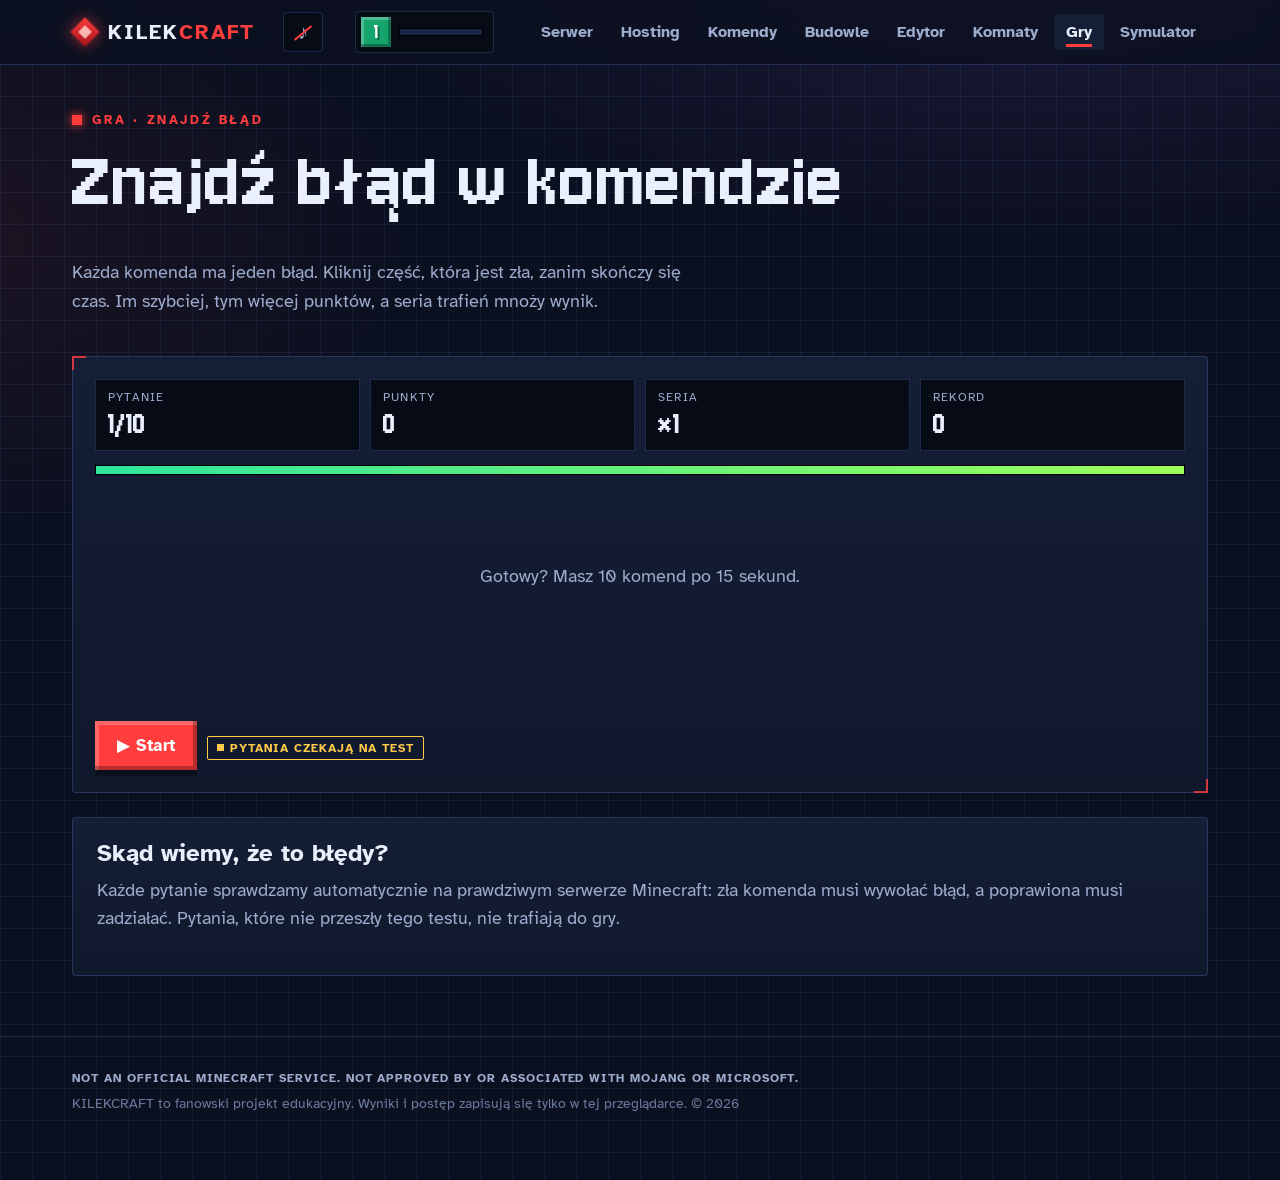
==== bledy.html @ 495c74d4 "Dodaj gry, 4 wielkie budowle, dźwięki i wygląd serwera - Wyścig parkour 3D w przeglądarce: fizyka, l" ====
<!DOCTYPE html>
<html lang="pl">
<head>
<meta charset="utf-8">
<meta name="viewport" content="width=device-width, initial-scale=1">
<title>Znajdź błąd — gra o komendach — KILEKCRAFT</title>
<meta name="description" content="Szybka gra: znajdź błąd w komendzie Minecraft, zanim skończy się czas. Pytania sprawdzone na prawdziwym serwerze.">
<link rel="icon" href="data:,">
<meta name="theme-color" content="#0b1020">
<link rel="preload" href="assets/fonts/jersey-10-latin-400-normal.woff2" as="font" type="font/woff2" crossorigin>
<link rel="stylesheet" href="assets/css/style.css">
</head>
<body>
<a class="skip" href="#main">Przejdź do treści</a>
<header class="top">
  <div class="wrap">
    <a class="logo" href="index.html" aria-label="KILEKCRAFT — strona główna"><span class="cube"></span><span>KILEK<b>CRAFT</b></span></a>
    <button class="menu-btn" aria-expanded="false" aria-controls="nav">Menu</button>
    <nav class="nav" id="nav" aria-label="Główne">
      <a href="serwer.html">Serwer</a>
      <a href="hosting.html">Hosting</a>
      <a href="komendy.html">Komendy</a>
      <a href="budowle.html">Budowle</a>
      <a href="edytor.html">Edytor</a>
      <a href="komnaty.html">Komnaty</a>
      <a href="gry.html" aria-current="page">Gry</a>
      <a href="symulator.html">Symulator</a>
    </nav>
  </div>
</header>

<main id="main" class="wrap">
  <div class="page-head">
    <div class="eyebrow">Gra · Znajdź błąd</div>
    <h1 data-anim="drop">Znajdź błąd w komendzie</h1>
    <p class="lead">Każda komenda ma jeden błąd. Kliknij część, która jest zła, zanim skończy się czas. Im szybciej, tym więcej punktów, a seria trafień mnoży wynik.</p>
  </div>

  <div class="bq panel corner" id="game">
    <div class="bq-top">
      <div class="bq-stat"><span>Pytanie</span><b id="qNum">1/10</b></div>
      <div class="bq-stat"><span>Punkty</span><b id="score">0</b></div>
      <div class="bq-stat"><span>Seria</span><b id="streak">×1</b></div>
      <div class="bq-stat"><span>Rekord</span><b id="best">0</b></div>
    </div>
    <div class="bq-time" aria-hidden="true"><i id="timeBar"></i></div>
    <div class="bq-stage" id="stage">
      <p class="bq-hint" id="hint">Gotowy? Masz 10 komend po 15 sekund.</p>
      <div class="bq-cmd" id="cmd" role="group" aria-label="Części komendy"></div>
      <div class="bq-res" id="res" aria-live="polite"></div>
    </div>
    <div class="bq-btns">
      <button type="button" class="btn" id="start">▶ Start</button>
      <button type="button" class="btn ghost" id="next" hidden>Dalej →</button>
      <span id="vStatus"></span>
    </div>
  </div>

  <section class="panel pad" style="margin-top:24px">
    <h2 class="section-heading">Skąd wiemy, że to błędy?</h2>
    <p class="muted">Każde pytanie sprawdzamy automatycznie na prawdziwym serwerze Minecraft: zła komenda musi wywołać błąd, a poprawiona musi zadziałać. Pytania, które nie przeszły tego testu, nie trafiają do gry.</p>
  </section>
</main>

<footer>
  <div class="wrap">
    <div class="disc">NOT AN OFFICIAL MINECRAFT SERVICE. NOT APPROVED BY OR ASSOCIATED WITH MOJANG OR MICROSOFT.</div>
    <p>KILEKCRAFT to fanowski projekt edukacyjny. Wyniki i postęp zapisują się tylko w tej przeglądarce. © <span data-year></span></p>
  </div>
</footer>
<script type="module" src="assets/js/bledy.js"></script>
</body>
</html>
---- assets/css/style.css ----
/* =========================================================
   KILEKCRAFT — styl A „Redstone Blueprint”
   Tokeny opisane w docs/STYL.md
   ========================================================= */

@font-face{font-family:"Jersey";src:url(../fonts/jersey-10-latin-400-normal.woff2) format("woff2");font-weight:400;font-display:swap;unicode-range:U+0000-00FF,U+0131,U+0152-0153,U+02BB-02BC,U+02C6,U+02DA,U+02DC,U+0304,U+0308,U+0329,U+2000-206F,U+20AC,U+2122,U+2191,U+2193,U+2212,U+2215,U+FEFF,U+FFFD}
@font-face{font-family:"Jersey";src:url(../fonts/jersey-10-latin-ext-400-normal.woff2) format("woff2");font-weight:400;font-display:swap;unicode-range:U+0100-02BA,U+02BD-02C5,U+02C7-02CC,U+02CE-02D7,U+02DD-02FF,U+1E00-1E9F,U+20A0-20AB,U+20AD-20C0,U+2C60-2C7F,U+A720-A7FF}
@font-face{font-family:"Jersey";src:url(../fonts/jersey-10-latin-400-normal.woff2) format("woff2");font-weight:700;font-display:swap;unicode-range:U+0000-00FF,U+0131,U+0152-0153,U+02BB-02BC,U+02C6,U+02DA,U+02DC,U+0304,U+0308,U+0329,U+2000-206F,U+20AC,U+2122,U+2191,U+2193,U+2212,U+2215,U+FEFF,U+FFFD}
@font-face{font-family:"Jersey";src:url(../fonts/jersey-10-latin-ext-400-normal.woff2) format("woff2");font-weight:700;font-display:swap;unicode-range:U+0100-02BA,U+02BD-02C5,U+02C7-02CC,U+02CE-02D7,U+02DD-02FF,U+1E00-1E9F,U+20A0-20AB,U+20AD-20C0,U+2C60-2C7F,U+A720-A7FF}
@font-face{font-family:"Atkinson";src:url(../fonts/atkinson-hyperlegible-latin-400-normal.woff2) format("woff2");font-weight:400;font-display:swap;unicode-range:U+0000-00FF,U+0131,U+0152-0153,U+02BB-02BC,U+02C6,U+02DA,U+02DC,U+0304,U+0308,U+0329,U+2000-206F,U+20AC,U+2122,U+2191,U+2193,U+2212,U+2215,U+FEFF,U+FFFD}
@font-face{font-family:"Atkinson";src:url(../fonts/atkinson-hyperlegible-latin-ext-400-normal.woff2) format("woff2");font-weight:400;font-display:swap;unicode-range:U+0100-02BA,U+02BD-02C5,U+02C7-02CC,U+02CE-02D7,U+02DD-02FF,U+1E00-1E9F,U+20A0-20AB,U+20AD-20C0,U+2C60-2C7F,U+A720-A7FF}
@font-face{font-family:"Atkinson";src:url(../fonts/atkinson-hyperlegible-latin-700-normal.woff2) format("woff2");font-weight:700;font-display:swap;unicode-range:U+0000-00FF,U+0131,U+0152-0153,U+02BB-02BC,U+02C6,U+02DA,U+02DC,U+0304,U+0308,U+0329,U+2000-206F,U+20AC,U+2122,U+2191,U+2193,U+2212,U+2215,U+FEFF,U+FFFD}
@font-face{font-family:"Atkinson";src:url(../fonts/atkinson-hyperlegible-latin-ext-700-normal.woff2) format("woff2");font-weight:700;font-display:swap;unicode-range:U+0100-02BA,U+02BD-02C5,U+02C7-02CC,U+02CE-02D7,U+02DD-02FF,U+1E00-1E9F,U+20A0-20AB,U+20AD-20C0,U+2C60-2C7F,U+A720-A7FF}

:root{
  --bg:#0b1020; --bg-2:#10182c; --panel:#141e35; --panel-2:#1a2642;
  --line:rgba(110,150,255,.09); --line-strong:rgba(110,150,255,.22);
  --text:#eaf0fb; --muted:#9daccc; --dim:#6b7a9c;
  --redstone:#ff3d3d; --redstone-deep:#a3121a; --emerald:#2ee59d; --gold:#ffc94a;
  --portal:#a06bff; --sky:#5cc8ff;
  --radius:4px; --px:4px;
  --font-px:"Jersey",ui-monospace,monospace;
  --font:"Atkinson",system-ui,-apple-system,"Segoe UI",sans-serif;
  --mono:ui-monospace,"Cascadia Code","Consolas",monospace;
  --ease:cubic-bezier(.2,.9,.25,1.15);
  --max:1180px;
}
*{box-sizing:border-box}
html{scroll-behavior:smooth;-webkit-text-size-adjust:100%}
@media (prefers-reduced-motion:reduce){html{scroll-behavior:auto}}
body{
  margin:0;background:var(--bg);color:var(--text);font:18px/1.6 var(--font);
  background-image:
    linear-gradient(var(--line) 1px,transparent 1px),
    linear-gradient(90deg,var(--line) 1px,transparent 1px),
    radial-gradient(1200px 600px at 80% -10%,rgba(160,107,255,.14),transparent 60%),
    radial-gradient(900px 500px at -10% 20%,rgba(255,61,61,.08),transparent 60%);
  background-size:32px 32px,32px 32px,auto,auto;
  min-height:100vh;overflow-x:hidden;
}
@view-transition{navigation:auto}
::view-transition-old(root){animation:.25s ease both vt-out}
::view-transition-new(root){animation:.35s ease both vt-in}
@keyframes vt-out{to{opacity:0;transform:translateY(-8px)}}
@keyframes vt-in{from{opacity:0;transform:translateY(10px)}}

a{color:var(--sky)}
:focus-visible{outline:3px solid var(--gold);outline-offset:3px}
img,canvas,svg{display:block;max-width:100%}
.wrap{max-width:var(--max);margin:0 auto;padding:0 22px}
.sr{position:absolute;width:1px;height:1px;overflow:hidden;clip:rect(0 0 0 0)}
.skip{position:absolute;left:-999px;top:8px;background:var(--gold);color:#000;padding:8px 12px;z-index:100}
.skip:focus{left:8px}

/* ---------- nagłówek ---------- */
.top{position:sticky;top:0;z-index:50;background:rgba(11,16,32,.82);backdrop-filter:blur(10px);border-bottom:1px solid var(--line-strong)}
.top .wrap{display:flex;align-items:center;gap:20px;height:64px}
.logo{display:flex;align-items:center;gap:10px;text-decoration:none;color:var(--text);font:700 21px var(--font);letter-spacing:.1em}

.logo .cube{width:26px;height:26px;position:relative;transform:rotate(45deg) scale(.8);transition:transform .5s var(--ease)}
.logo:hover .cube{transform:rotate(225deg) scale(.9)}
.logo .cube::before{content:"";position:absolute;inset:0;background:linear-gradient(135deg,var(--redstone),var(--redstone-deep));box-shadow:0 0 18px rgba(255,61,61,.6);image-rendering:pixelated}
.logo .cube::after{content:"";position:absolute;inset:7px;background:#ffd2c8;opacity:.85}
.logo b{color:var(--redstone)}
.nav{display:flex;gap:4px;margin-left:auto}
.nav a{color:var(--muted);text-decoration:none;font:700 16px var(--font);padding:8px 12px;border-radius:var(--radius);position:relative}
.nav a:hover,.nav a[aria-current=page]{color:var(--text);background:var(--panel)}
.nav a[aria-current=page]::after{content:"";position:absolute;left:12px;right:12px;bottom:3px;height:3px;background:var(--redstone)}
.menu-btn{display:none;margin-left:auto;background:var(--panel);border:1px solid var(--line-strong);color:var(--text);font:700 15px var(--font);padding:8px 12px;border-radius:var(--radius)}
@media (max-width:760px){
  .menu-btn{display:block}
  .nav{display:none;position:absolute;top:64px;left:0;right:0;flex-direction:column;background:var(--bg-2);padding:10px 16px;border-bottom:1px solid var(--line-strong)}
  .nav.open{display:flex}
  .nav a{padding:12px}
}

/* ---------- typografia ---------- */
h1,h2,h3{font-family:var(--font-px);font-weight:400;font-synthesis:none;line-height:.95;letter-spacing:.01em;margin:0 0 .45em}
h1{font-size:clamp(52px,9vw,112px)}
h2{font-size:clamp(42px,5.6vw,72px)}
h3,.section-heading{font-size:24px;font-family:var(--font);font-weight:700;letter-spacing:0}
p{margin:0 0 1em}
.lead{font-size:clamp(18px,2vw,22px);color:var(--muted);max-width:640px}
.eyebrow{font:700 13px var(--font);letter-spacing:.2em;text-transform:uppercase;color:var(--redstone);display:inline-flex;align-items:center;gap:10px;margin-bottom:14px}
.eyebrow::before{content:"";width:10px;height:10px;background:currentColor;box-shadow:0 0 10px currentColor}
.muted{color:var(--muted)}
code,.code{font-family:var(--mono)}

/* animowane litery (split) */
.split .ch{display:inline-block;will-change:transform,opacity}
.split .w{display:inline-block;white-space:nowrap}
.js .split[data-anim]:not(.in) .ch{opacity:0;transform:translateY(.6em) rotate(8deg) scale(.6)}
.split.in .ch{transition:transform .7s var(--ease),opacity .5s ease;transition-delay:calc(var(--i)*28ms)}
.js .split[data-anim=slide]:not(.in) .ch{transform:translateX(-1.2em);opacity:0}
.js .split[data-anim=drop]:not(.in) .ch{transform:translateY(-1.4em) scale(1.4);opacity:0}

/* ---------- przyciski ---------- */
.btn{
  --c:var(--redstone);
  display:inline-flex;align-items:center;gap:10px;font:700 17px var(--font);letter-spacing:.02em;text-decoration:none;
  color:#fff;background:var(--c);border:0;padding:14px 22px;cursor:pointer;position:relative;
  box-shadow:inset -4px -4px 0 rgba(0,0,0,.28),inset 4px 4px 0 rgba(255,255,255,.22),0 6px 0 rgba(0,0,0,.35);
  transition:transform .15s,box-shadow .15s,filter .2s;
}
.btn:hover{filter:brightness(1.1);transform:translateY(-2px)}
.btn:active{transform:translateY(3px);box-shadow:inset -4px -4px 0 rgba(0,0,0,.28),inset 4px 4px 0 rgba(255,255,255,.22),0 2px 0 rgba(0,0,0,.35)}
.btn.ghost{--c:var(--panel-2);color:var(--text)}
.btn.em{--c:#14a46c}
.btn.sm{font-size:15px;padding:9px 14px}

/* ---------- karty / panele ---------- */
.panel{background:linear-gradient(180deg,var(--panel),var(--bg-2));border:1px solid var(--line-strong);border-radius:var(--radius);position:relative}
.panel.pad{padding:24px}
.corner::before,.corner::after{content:"";position:absolute;width:12px;height:12px;border:2px solid var(--redstone);opacity:.8}
.corner::before{top:-1px;left:-1px;border-right:0;border-bottom:0}
.corner::after{bottom:-1px;right:-1px;border-left:0;border-top:0}

.badge{display:inline-flex;align-items:center;gap:6px;font:700 12px var(--font);letter-spacing:.08em;text-transform:uppercase;padding:4px 9px;border:1px solid currentColor;border-radius:2px;white-space:nowrap}
.badge.ok{color:var(--emerald)} .badge.wait{color:var(--gold)} .badge.warn{color:var(--redstone)} .badge.info{color:var(--sky)}
.badge::before{content:"";width:7px;height:7px;background:currentColor}

/* ---------- HERO ---------- */
.hero{position:relative;padding:48px 0 30px;min-height:calc(100vh - 64px);display:flex;align-items:center}
.hero .wrap{display:grid;grid-template-columns:1.15fr .85fr;gap:30px;align-items:center;width:100%}
.hero-title{width:100%;aspect-ratio:16/4.2;position:relative}
.hero-title canvas{width:100%;height:100%}
.hero-title .fallback{position:absolute;inset:0;display:flex;align-items:center;font:700 clamp(44px,8vw,96px) var(--font-px);color:var(--redstone)}
.hero-title.ready .fallback{visibility:hidden}
.hero .lead{margin-top:10px}
.hero-cta{display:flex;flex-wrap:wrap;gap:14px;margin-top:26px}
.hero-3d{aspect-ratio:1;position:relative;border-radius:var(--radius)}
.hero-3d canvas{width:100%!important;height:100%!important}
.hero-3d .poster{position:absolute;inset:0;display:grid;place-items:center;color:var(--dim);font:700 15px var(--font);padding:20px;text-align:center}
.hero-3d .tag{position:absolute;left:14px;bottom:14px;z-index:2}
.hero-3d .glow{position:absolute;inset:12%;background:radial-gradient(closest-side,rgba(160,107,255,.35),transparent);filter:blur(30px);z-index:-1}
@media (max-width:900px){
  .hero{min-height:0;padding-top:28px}
  .hero .wrap{grid-template-columns:1fr}
  .hero-3d{max-width:460px;width:100%;margin:0 auto}
}

/* tablica split-flap */
.flap{display:flex;flex-wrap:wrap;gap:3px;margin-top:26px;perspective:400px;min-height:44px}
.flap .c{width:26px;height:40px;background:#070b16;border:1px solid #232f4d;border-radius:2px;display:grid;place-items:center;font:400 30px var(--font-px);color:var(--gold);position:relative;overflow:hidden}
.flap .c::after{content:"";position:absolute;left:0;right:0;top:50%;height:1px;background:rgba(0,0,0,.7)}
.flap .c.sp{background:transparent;border-color:transparent;width:12px}
.flap .c.flip{animation:flip .09s linear}
@keyframes flip{0%{transform:rotateX(0)}50%{transform:rotateX(-90deg)}100%{transform:rotateX(0)}}
@media (max-width:600px){.flap{display:grid;grid-template-columns:repeat(var(--n,22),1fr);gap:2px}.flap .c,.flap .c.sp{width:auto;height:30px;font-size:20px}.flap .c.sp{background:transparent;border-color:transparent}}
@media (max-width:600px){.v-info b{font-size:16px}.v-info{font-size:13px}}

/* przesuwający się pas liter */
.marquee{border-block:1px solid var(--line-strong);overflow:hidden;padding:18px 0;background:rgba(7,11,22,.5)}
.marquee .row{display:flex;gap:48px;white-space:nowrap;font:400 clamp(56px,9vw,124px)/1 var(--font-px);will-change:transform}
.marquee .row span{color:transparent;-webkit-text-stroke:1.5px rgba(234,240,251,.35)}
.marquee .row span.hot{-webkit-text-stroke:0;color:var(--redstone);text-shadow:0 0 30px rgba(255,61,61,.45)}
.marquee .row.r2 span{-webkit-text-stroke-color:rgba(160,107,255,.45)}
.marquee .row.r2 span.hot{color:var(--portal);text-shadow:0 0 30px rgba(160,107,255,.5)}

/* sekcje */
section.block{padding:90px 0}
.grid-4{display:grid;grid-template-columns:repeat(4,1fr);gap:18px}
@media (max-width:1000px){.grid-4{grid-template-columns:repeat(2,1fr)}}
@media (max-width:560px){.grid-4{grid-template-columns:1fr}}
.tool-card{display:flex;flex-direction:column;gap:12px;padding:24px;text-decoration:none;color:var(--text);min-height:300px;transition:transform .35s var(--ease),border-color .3s;overflow:hidden}
.tool-card:hover{transform:translateY(-6px) rotate(-.4deg);border-color:var(--redstone)}
.tool-card .num{font:700 13px var(--font);letter-spacing:.14em;color:var(--dim)}
.tool-card h3{font-size:26px;margin:0;line-height:1.15}
.tool-card p{color:var(--muted);margin:0;font-size:16px}
.tool-card .go{margin-top:auto;font:700 16px var(--font);color:var(--redstone);display:flex;align-items:center;gap:8px}
.tool-card .go i{transition:transform .3s var(--ease);font-style:normal}
.tool-card:hover .go i{transform:translateX(8px)}
.tool-card .ico{height:84px;display:flex;align-items:flex-end;gap:4px}
.pix{width:14px;background:var(--c,#fff);box-shadow:inset -3px -3px 0 rgba(0,0,0,.3),inset 3px 3px 0 rgba(255,255,255,.2);transform-origin:bottom;animation:grow 2.4s var(--ease) infinite alternate;animation-delay:calc(var(--i)*.12s)}
@keyframes grow{from{transform:scaleY(.35)}to{transform:scaleY(1)}}

.why{display:grid;grid-template-columns:repeat(3,1fr);gap:18px;margin-top:30px}
.why .panel{padding:22px}
.why b{font:700 20px var(--font);display:block;margin-bottom:6px}
@media (max-width:800px){.why{grid-template-columns:1fr}}

/* stopka */
footer{border-top:1px solid var(--line-strong);padding:34px 0 50px;color:var(--dim);font-size:14px;margin-top:60px}
footer .disc{font:700 12px var(--font);letter-spacing:.08em;color:var(--muted);margin-bottom:8px}

/* ---------- strona narzędzia ---------- */
.page-head{padding:60px 0 30px}
.page-head .lead{margin-top:6px}

/* formularze / wybory */
.field{margin-bottom:18px}
.field>label,.field>.lbl{display:block;font:700 16px var(--font);margin-bottom:8px;color:var(--text)}
.chips{display:flex;flex-wrap:wrap;gap:8px}
.chip{position:relative}
.chip input{position:absolute;opacity:0;pointer-events:none}
.chip span{display:inline-flex;align-items:center;gap:8px;padding:10px 14px;background:var(--bg-2);border:1px solid var(--line-strong);border-radius:var(--radius);cursor:pointer;font-size:16px;transition:all .2s}
.chip span:hover{border-color:var(--muted)}
.chip input:checked+span{background:rgba(255,61,61,.12);border-color:var(--redstone);color:#fff;box-shadow:inset 0 0 0 1px var(--redstone)}
.chip input:focus-visible+span{outline:3px solid var(--gold);outline-offset:2px}
input[type=text],input[type=number],select,textarea{
  width:100%;background:#070b16;color:var(--text);border:1px solid var(--line-strong);border-radius:var(--radius);padding:11px 12px;font:16px var(--font)
}
input[type=range]{width:100%;accent-color:var(--redstone)}
.row2{display:grid;grid-template-columns:1fr 1fr;gap:14px}
.row3{display:grid;grid-template-columns:1fr 1fr 1fr;gap:12px}
@media (max-width:560px){.row2,.row3{grid-template-columns:1fr}}

/* konsola */
.console{background:#05080f;border:1px solid #26324f;border-radius:var(--radius);font:16px/1.5 var(--mono);color:#d9e2f5;padding:16px 16px 16px 18px;position:relative;overflow-x:auto;white-space:pre-wrap;word-break:break-all}
.console .pr{color:var(--emerald)}
.console .caret{display:inline-block;width:9px;height:1.1em;background:var(--emerald);vertical-align:-3px;animation:blink 1s steps(1) infinite}
@keyframes blink{50%{opacity:0}}
.copy-row{display:flex;flex-wrap:wrap;gap:10px;margin-top:12px;align-items:center}

/* hotbar — animacja kopiowania */
.hotbar{display:flex;gap:4px;padding:5px;background:rgba(0,0,0,.55);border:2px solid #39425a;width:max-content}
.hotbar .slot{width:38px;height:38px;border:2px solid #5a6582;background:rgba(255,255,255,.05);position:relative;display:grid;place-items:center;font:700 12px var(--font-px);color:#fff}
.hotbar .slot.sel{border-color:#fff;box-shadow:0 0 0 2px #000}
.hotbar .slot .it{width:20px;height:20px;background:var(--gold);box-shadow:inset -3px -3px 0 rgba(0,0,0,.3)}
.hotbar .slot.pop .it{animation:pop .5s var(--ease)}
@keyframes pop{0%{transform:translateY(-40px) scale(.4);opacity:0}100%{transform:none;opacity:1}}

/* XP kulki */
.xp{position:fixed;width:10px;height:10px;border-radius:50%;background:radial-gradient(circle at 35% 35%,#f4ff9a,#6fdc3a 55%,#2b7a12);pointer-events:none;z-index:200;box-shadow:0 0 10px #9cff5a}

/* toast */
.toast{position:fixed;left:50%;bottom:24px;transform:translateX(-50%) translateY(120px);background:var(--panel-2);border:1px solid var(--emerald);color:var(--text);padding:12px 18px;font:700 16px var(--font);z-index:300;transition:transform .4s var(--ease)}
.toast.show{transform:translateX(-50%) translateY(0)}

/* scroll reveal */
.js .reveal{opacity:0;transform:translateY(24px);transition:opacity .7s ease,transform .7s var(--ease)}
.reveal.in{opacity:1;transform:none}

.note{border-left:4px solid var(--gold);background:rgba(255,201,74,.07);padding:12px 16px;font-size:16px;color:var(--text)}
.note.red{border-color:var(--redstone);background:rgba(255,61,61,.07)}
.note.green{border-color:var(--emerald);background:rgba(46,229,157,.06)}

table.tbl{width:100%;border-collapse:collapse;font-size:15px}
.tbl th,.tbl td{text-align:left;padding:10px 12px;border-bottom:1px solid var(--line-strong);vertical-align:top}
.tbl th{font:700 13px var(--font);color:var(--muted);letter-spacing:.04em}
.tbl-wrap{overflow-x:auto}

@media (prefers-reduced-motion:reduce){
  *,*::before,*::after{animation-duration:.001ms!important;animation-iteration-count:1!important;transition-duration:.001ms!important}
  .js .split[data-anim]:not(.in) .ch,.js .reveal{opacity:1;transform:none}
}

/* =========== DORADCA HOSTINGU =========== */
.adv{display:grid;grid-template-columns:1.6fr 1fr;gap:20px;align-items:start}
@media (max-width:860px){.adv{grid-template-columns:1fr}}
.ram{position:sticky;top:84px}
.ram-big{font:400 88px/1 var(--font-px);color:var(--emerald);text-shadow:0 0 30px rgba(46,229,157,.35)}
.ram-big span{display:inline-block;min-width:1.1ch}
.ram-bar{display:grid;grid-template-columns:repeat(12,1fr);gap:4px;margin-top:14px}
.ram-bar i{aspect-ratio:1;background:#0a1020;border:1px solid #223050;transition:background .35s,transform .45s var(--ease),box-shadow .35s;transition-delay:calc(var(--i)*35ms)}
.ram-bar i.on{background:var(--emerald);border-color:#7dffc9;transform:translateY(-3px);box-shadow:inset -3px -3px 0 rgba(0,0,0,.25),0 0 12px rgba(46,229,157,.4)}
.results{display:grid;gap:16px}
.res{display:grid;grid-template-columns:90px 1fr;overflow:hidden;animation:resIn .6s var(--ease) both;animation-delay:calc(var(--d)*110ms)}
@keyframes resIn{from{opacity:0;transform:translateX(-30px)}}
.rank{font:400 88px var(--font-px);display:grid;place-items:center;background:linear-gradient(180deg,rgba(255,61,61,.18),transparent);color:var(--redstone);border-right:1px solid var(--line-strong)}
.res:nth-child(2) .rank{color:var(--gold);background:linear-gradient(180deg,rgba(255,201,74,.14),transparent)}
.res:nth-child(3) .rank{color:var(--muted);background:linear-gradient(180deg,rgba(157,172,204,.12),transparent)}
.res-body{padding:20px 22px}
.res-top{display:flex;flex-wrap:wrap;justify-content:space-between;gap:10px;align-items:center}
.res-top h3{margin:0}
.price{font:400 48px/1.1 var(--font-px);margin-top:6px}
.price .muted{font:400 16px var(--font)}
.calc{font-size:14px}
.fit{margin:10px 0 12px}
.pm{display:grid;grid-template-columns:1fr 1fr;gap:14px;font-size:15px}
.pm ul{margin:0;padding:0;list-style:none}
.pm li{padding-left:22px;position:relative;margin-bottom:5px}
.pm .plus li::before{content:"+";position:absolute;left:0;color:var(--emerald);font-weight:700}
.pm .minus li::before{content:"–";position:absolute;left:0;color:var(--redstone);font-weight:700}
.src{font-size:13px;color:var(--dim);margin-top:10px}
@media (max-width:620px){.res{grid-template-columns:1fr}.rank{font-size:40px;justify-content:start;padding:8px 20px;border-right:0;border-bottom:1px solid var(--line-strong)}.pm{grid-template-columns:1fr}}

/* =========== KREATOR KOMEND =========== */
.small{font-size:14px}
.ver-row{display:flex;flex-wrap:wrap;gap:12px;align-items:center;margin-bottom:18px}
.lbl-inline{font-weight:700}
.tabs{display:flex;flex-wrap:wrap;gap:8px;margin-bottom:18px}
.tab{display:inline-flex;align-items:center;gap:8px;background:var(--bg-2);border:1px solid var(--line-strong);color:var(--muted);font:700 16px var(--font);padding:10px 14px;cursor:pointer;border-radius:var(--radius);transition:all .2s}
.tab .ti{width:26px;height:26px;display:grid;place-items:center;background:#070b16;color:var(--gold);font-size:14px}
.tab:hover{color:var(--text)}
.tab[aria-selected=true],.tab[aria-pressed=true]{color:#fff;border-color:var(--redstone);background:rgba(255,61,61,.12);box-shadow:0 4px 0 var(--redstone-deep)}
.cmd-grid{display:grid;grid-template-columns:1fr 1.1fr;gap:20px;align-items:start}
@media (max-width:900px){.cmd-grid{grid-template-columns:1fr}}
.cmd-right{position:sticky;top:84px}
@media (max-width:900px){.cmd-right{position:static}}
.sw{width:14px;height:14px;display:inline-block;border:1px solid rgba(0,0,0,.5)}
.colors .chip span{padding:7px 10px;font-size:14px}
.console .hk{color:#ff7a7a;font-weight:700}.console .hs{color:#ffd166}.console .hi{color:#7fd8ff}.console .hn{color:#b9f18c}.console .hj{color:#e0b3ff}.console .hc{color:#6b7a9c}
.console>div{margin:2px 0}
.warn-inline{color:var(--gold)}
.screen{position:relative;aspect-ratio:16/9;border:3px solid #000;outline:1px solid var(--line-strong);overflow:hidden;margin-bottom:14px;background:#5a8dff}
.screen canvas{position:absolute;inset:0;width:100%;height:100%;image-rendering:pixelated}
.scr-layer{position:absolute;inset:0;font-family:var(--font-px);color:#fff}
.pv-hot{position:absolute;left:50%;bottom:6%;transform:translateX(-50%)}
.pv-hot .slot{width:clamp(26px,4.4vw,40px);height:clamp(26px,4.4vw,40px)}
.pv-hot .cnt{position:absolute;right:2px;bottom:0;font:400 18px var(--font-px);text-shadow:2px 2px 0 #3f3f3f}
.pv-tip{position:absolute;left:50%;bottom:calc(6% + 56px);transform:translateX(-50%);background:rgba(16,0,16,.92);border:2px solid #2b0f5e;padding:4px 10px;font-size:20px;white-space:nowrap;animation:pop .5s var(--ease)}
.pv-eff{position:absolute;right:4%;top:6%;display:flex;gap:10px;align-items:center;background:rgba(0,0,0,.55);border:2px solid #555;padding:8px 12px;animation:pop .5s var(--ease)}
.pv-eff i{width:26px;height:26px;box-shadow:inset -4px -4px 0 rgba(0,0,0,.3),inset 4px 4px 0 rgba(255,255,255,.25)}
.pv-eff b{display:block;font-size:20px;font-weight:400}.pv-eff span{font-size:17px;color:#ddd}
.bub{position:absolute;bottom:20%;left:var(--x);width:7px;height:7px;opacity:0;animation:bub 2.4s linear infinite;animation-delay:var(--d)}
@keyframes bub{0%{transform:translateY(0);opacity:0}15%{opacity:.9}100%{transform:translateY(-140px);opacity:0}}
.pv-title{position:absolute;inset:0;display:flex;flex-direction:column;align-items:center;justify-content:center;text-align:center;padding:0 6%;gap:6px}
.pv-title .t1{font-size:clamp(30px,5.6vw,62px);line-height:1.05;text-shadow:3px 3px 0 rgba(0,0,0,.45)}
.pv-title .t2{font-size:clamp(17px,2.4vw,26px);text-shadow:2px 2px 0 rgba(0,0,0,.45)}
.replay{position:absolute;right:10px;bottom:10px;font-size:13px!important;padding:6px 10px!important}
.pv-f3{position:absolute;left:3%;top:5%;font:16px var(--mono);background:rgba(0,0,0,.4);padding:4px 8px;line-height:1.4}
.pv-f3 span{font-size:12px;color:#ddd}
.pv-warp{position:absolute;inset:0;display:grid;place-items:center}
.pv-warp i{position:absolute;width:10px;height:10px;background:#c9a6ff;left:50%;top:55%;animation:warp 1.6s ease-in infinite}
.pv-warp i:nth-child(n){--a:calc(var(--n,1)*20deg)}
.pv-warp i:nth-child(1){--r:0deg}.pv-warp i:nth-child(2){--r:20deg;animation-delay:.08s}.pv-warp i:nth-child(3){--r:40deg;animation-delay:.16s}.pv-warp i:nth-child(4){--r:60deg;animation-delay:.24s}.pv-warp i:nth-child(5){--r:80deg;animation-delay:.32s}.pv-warp i:nth-child(6){--r:100deg;animation-delay:.4s}.pv-warp i:nth-child(7){--r:120deg;animation-delay:.48s}.pv-warp i:nth-child(8){--r:140deg;animation-delay:.56s}.pv-warp i:nth-child(9){--r:160deg;animation-delay:.64s}.pv-warp i:nth-child(10){--r:180deg;animation-delay:.72s}.pv-warp i:nth-child(11){--r:200deg;animation-delay:.8s}.pv-warp i:nth-child(12){--r:220deg;animation-delay:.88s}.pv-warp i:nth-child(13){--r:240deg;animation-delay:.96s}.pv-warp i:nth-child(14){--r:260deg;animation-delay:1.04s}.pv-warp i:nth-child(15){--r:280deg;animation-delay:1.12s}.pv-warp i:nth-child(16){--r:300deg;animation-delay:1.2s}.pv-warp i:nth-child(17){--r:320deg;animation-delay:1.28s}.pv-warp i:nth-child(18){--r:340deg;animation-delay:1.36s}
@keyframes warp{0%{transform:rotate(var(--r)) translateX(90px) scale(1);opacity:0}30%{opacity:1}100%{transform:rotate(var(--r)) translateX(0) scale(.2);opacity:0}}
.pv-rule{position:absolute;inset:0;background:rgba(5,8,15,.82);display:flex;flex-direction:column;align-items:center;justify-content:center;text-align:center;padding:0 8%;gap:6px}
.pv-rule .old{font:20px var(--mono);color:#ff8f8f;text-decoration:line-through;text-decoration-thickness:3px;animation:oldOut 2.8s ease infinite}
@keyframes oldOut{0%,15%{opacity:1;transform:none}45%,100%{opacity:.35;transform:translateY(-4px)}}
.pv-rule .arrow{font:700 14px var(--font);color:var(--gold)}
.pv-rule .new{font:700 clamp(20px,3.4vw,32px) var(--mono);color:var(--emerald);text-shadow:0 0 18px rgba(46,229,157,.45)}
.pv-rule p{font:15px var(--font);color:var(--muted);margin:6px 0 0}
.pv-wl{position:absolute;inset:8% 20%;background:rgba(5,8,15,.86);border:2px solid #333c55;padding:14px 18px;font-family:var(--font);overflow:auto}
.pv-wl b{font:400 26px var(--font-px);display:block;margin-bottom:8px}
.pv-wl div{padding:4px 0;animation:pop .45s var(--ease) both;animation-delay:calc(var(--i)*90ms)}
.pv-wl .ok{color:var(--emerald);margin-right:8px}
.pv-wl em{font-style:normal;background:var(--redstone);color:#fff;padding:0 6px;font-size:12px;margin-left:6px}
.pv-wl .lock{margin-top:10px;font-size:13px;color:#ff8f8f}
@media (max-width:560px){.pv-wl{inset:6% 6%}}

/* =========== BUDOWLE =========== */
.picker{display:grid;grid-template-columns:repeat(4,1fr);gap:12px;margin-bottom:18px}
@media (max-width:900px){.picker{grid-template-columns:repeat(2,1fr)}}
.pick{text-align:left;background:var(--bg-2);border:1px solid var(--line-strong);color:var(--text);padding:14px;cursor:pointer;border-radius:var(--radius);display:flex;flex-direction:column;gap:4px;transition:all .25s var(--ease);font-family:var(--font)}
.pick b{font-size:17px}
.pick .pn{font:700 13px var(--font);color:var(--dim);letter-spacing:.12em}
.pick .pd{font-size:13px;color:var(--muted);line-height:1.35}
.pick:hover{transform:translateY(-3px)}
.pick[aria-selected=true]{border-color:var(--portal);background:rgba(160,107,255,.12);box-shadow:0 5px 0 #5b33a8}
.pick[aria-selected=true] .pn{color:var(--portal)}
@media (max-width:560px){.pick .pd{display:none}}
.bld{display:grid;grid-template-columns:1.6fr 1fr;gap:18px;align-items:start}
@media (max-width:900px){.bld{grid-template-columns:1fr}}
.viewer{position:relative;aspect-ratio:4/3.4;overflow:hidden;background:radial-gradient(ellipse at 50% 30%,rgba(160,107,255,.16),transparent 70%),linear-gradient(180deg,#121a30,#0a0f1e)}
.viewer canvas{position:absolute;inset:0;width:100%!important;height:100%!important;touch-action:none}
.v-info{position:absolute;left:16px;top:14px;z-index:2;font-size:15px;pointer-events:none}
.v-info b{font:700 22px var(--font-px);display:block}
.v-poster{position:absolute;inset:0;display:grid;place-items:center;color:var(--dim);padding:30px;text-align:center}
.v-ctrl{position:absolute;left:14px;bottom:14px;z-index:2;display:flex;gap:8px;flex-wrap:wrap}
.side{position:sticky;top:84px}
@media (max-width:900px){.side{position:static}}
.layer-head{display:flex;align-items:center;justify-content:space-between;margin-bottom:10px}
.layer-num{text-align:center;line-height:1}
.layer-num b{display:block;font:400 64px/1 var(--font-px);color:var(--redstone);margin:4px 0}
.layer-num span{font-size:13px}
.map{display:block;margin:14px auto 0;width:100%;image-rendering:pixelated;border:1px solid var(--line-strong)}
.mat-tabs{display:flex;gap:6px;margin-bottom:10px}
.mat-tabs .tab{font-size:14px;padding:8px 10px}
.mats{list-style:none;margin:0;padding:0;max-height:320px;overflow:auto}
.mats li{border-bottom:1px solid var(--line)}
.mats label{display:grid;grid-template-columns:20px 18px 1fr auto auto;gap:10px;align-items:center;padding:8px 2px;cursor:pointer;font-size:15px}
.mats i{width:18px;height:18px;box-shadow:inset -3px -3px 0 rgba(0,0,0,.3),inset 3px 3px 0 rgba(255,255,255,.2)}
.mats input{accent-color:var(--emerald);width:18px;height:18px}
.mats .mc{font:400 24px var(--font-px)}
.mats .ms{font-size:12px;min-width:76px;text-align:right}
.mats li.done .mn{text-decoration:line-through;color:var(--dim)}
.clips-link{margin:18px 0 0}
.clips{margin-top:48px;scroll-margin-top:84px}
.clips-grid{display:grid;grid-template-columns:repeat(2,minmax(0,1fr));gap:18px}
.clip{display:grid;grid-template-columns:1.1fr 1fr;align-items:center;overflow:hidden}
.clip video{display:block;width:100%;height:auto;background:var(--bg)}
.clip-info{padding:18px}
.clip-info p,.clip-info details{font-size:16px}
.clip-info details{margin-top:16px}
.clip-info summary{cursor:pointer;color:var(--sky)}
.clip-info details p{margin:10px 0 0}
@media(max-width:1000px){.clip{grid-template-columns:1fr;align-content:start}}
@media(max-width:600px){.clips-grid{grid-template-columns:1fr}}
.note-soon{border-style:dashed}
.page-head{padding:40px 0 22px}
.page-head h1{font-size:clamp(48px,6.5vw,84px)}
.page-head .lead{font-size:18px}
.v-info b{font:700 20px var(--font)}


/* =========== SZORTY =========== */
.shorts-wrap{max-width:var(--max);margin:0 auto;padding:24px 22px 0;display:grid;grid-template-columns:1fr 440px 30px;gap:34px;align-items:start}
.shorts-side{position:sticky;top:96px}
.shorts-side h1{font-size:clamp(48px,5.4vw,72px)}
.recipe-meta{display:grid;gap:10px;margin:20px 0}
.recipe-meta div{display:flex;justify-content:space-between;align-items:center;gap:10px}
.prog-big{display:flex;align-items:baseline;gap:10px}
.prog-big b{font:400 84px/1 var(--font-px);color:var(--emerald)}
.shorts{height:calc(100vh - 104px);overflow-y:auto;scroll-snap-type:y mandatory;border-radius:18px;border:2px solid #26324f;background:#070b16;scrollbar-width:none;box-shadow:0 30px 80px rgba(0,0,0,.5),0 0 0 8px #0f1628}
.shorts::-webkit-scrollbar{display:none}
.short{scroll-snap-align:start;scroll-snap-stop:always;height:100%;padding:22px 24px 18px;display:flex;flex-direction:column;gap:12px;position:relative;overflow:hidden;
  background:radial-gradient(500px 300px at 80% 0%,rgba(160,107,255,.18),transparent 70%),radial-gradient(400px 300px at 0% 100%,rgba(255,61,61,.12),transparent 70%),linear-gradient(180deg,#111a31,#0a0f1e)}
.segs{display:flex;gap:4px}
.segs i{flex:1;height:4px;background:rgba(255,255,255,.15);border-radius:2px;overflow:hidden;position:relative}
.segs i.past{background:rgba(255,255,255,.85)}
.segs i.now::after{content:"";position:absolute;inset:0;background:#fff;transform-origin:left;transform:scaleX(0)}
.short.in .segs i.now::after{animation:seg 6s linear forwards}
@keyframes seg{to{transform:scaleX(1)}}
.s-num{position:absolute;right:16px;top:28px;font:400 110px/1 var(--font-px);color:rgba(255,255,255,.06)}
.s-vis{height:190px;display:grid;place-items:center;position:relative;margin-top:6px}
.s-title{font-size:42px;margin:0;line-height:.95}
.s-text{font-size:17px;color:#cfd8ec;margin:0}
.s-cmd{font-size:16px;padding:10px 14px}
.s-act{display:flex;flex-wrap:wrap;gap:8px;align-items:center;margin-top:auto}
.s-act .chip input:checked+span{background:rgba(46,229,157,.14);border-color:var(--emerald);box-shadow:inset 0 0 0 1px var(--emerald)}
.s-next{text-align:center;font-size:13px;color:var(--dim);animation:bob 1.6s ease-in-out infinite}
@keyframes bob{50%{transform:translateY(4px)}}
.s-final{background:rgba(46,229,157,.1);border:1px solid var(--emerald);padding:10px 14px;font-size:15px}
.s-final b{color:var(--emerald)}
.dots{position:sticky;top:50%;transform:translateY(-50%);display:flex;flex-direction:column;gap:10px;align-items:center}
.dots a{width:12px;height:12px;background:#1d2945;border:2px solid #34446b;display:block;transition:all .3s var(--ease)}
.dots a.done{background:var(--emerald);border-color:var(--emerald)}
.dots a.now{transform:scale(1.5);border-color:#fff}
/* animacje wizualizacji kroków — startują po wejściu (.in) */
.short .s-vis>*{opacity:0;transform:translateY(20px) scale(.92);transition:all .7s var(--ease) .15s}
.short.in .s-vis>*{opacity:1;transform:none}
.v-pcs{display:flex;align-items:center;gap:6px}
.pc{display:flex;flex-direction:column;align-items:center;gap:6px;font-size:13px;color:var(--muted)}
.pc .scrn{width:74px;height:52px;background:#0a1430;border:3px solid #3b4b74;display:grid;place-items:center;font:700 18px var(--font);color:var(--gold);box-shadow:0 8px 0 #2a3656}
.pc.srv .scrn{border-color:var(--emerald);color:var(--emerald);box-shadow:0 8px 0 #0f6b47,0 0 24px rgba(46,229,157,.3)}
.link{width:34px;height:4px;background:repeating-linear-gradient(90deg,var(--emerald) 0 6px,transparent 6px 10px);background-size:20px 4px;animation:flow .6s linear infinite}
@keyframes flow{to{background-position:20px 0}}
.v-cards{display:flex;gap:10px}
.hc{width:96px;height:120px;border:2px solid var(--line-strong);background:var(--panel);display:flex;flex-direction:column;justify-content:center;align-items:center;gap:6px;transform:rotate(var(--r));transition:transform .6s var(--ease)}
.hc b{font:700 20px var(--font)}.hc span{font-size:13px;color:var(--muted)}
.hc.a{--r:-8deg;border-color:var(--emerald)}.hc.a b{color:var(--emerald)}.hc.b{--r:0deg;border-color:var(--sky)}.hc.b b{color:var(--sky)}.hc.c{--r:8deg;border-color:var(--gold)}.hc.c b{color:var(--gold)}
.short.in .hc{animation:deal .8s var(--ease) both}.short.in .hc.b{animation-delay:.15s}.short.in .hc.c{animation-delay:.3s}
@keyframes deal{from{transform:translateY(60px) rotate(0) scale(.7);opacity:0}}
.v-lock{position:relative;width:110px;height:130px}
.v-lock .shackle{position:absolute;left:22px;top:0;width:66px;height:70px;border:12px solid #9aa6c2;border-bottom:0;border-radius:36px 36px 0 0;transition:transform .5s var(--ease)}
.short.in .v-lock .shackle{animation:lockit 1.6s var(--ease) both .3s}
@keyframes lockit{0%{transform:translateY(-22px)}60%{transform:translateY(-22px)}100%{transform:none}}
.v-lock .body{position:absolute;bottom:0;left:0;right:0;height:72px;background:var(--gold);box-shadow:inset -8px -8px 0 rgba(0,0,0,.2),inset 8px 8px 0 rgba(255,255,255,.25)}
.v-lock .body i{position:absolute;left:50%;top:22px;width:14px;height:24px;background:#5a3d00;transform:translateX(-50%)}
.v-puzzle{position:relative;width:260px;height:170px}
.v-puzzle .core{position:absolute;left:50%;top:50%;transform:translate(-50%,-50%);width:110px;height:110px;background:linear-gradient(135deg,#2b3a63,#1a2442);border:3px solid var(--sky);display:grid;place-items:center;font:700 20px var(--font);color:var(--sky);box-shadow:0 0 30px rgba(92,200,255,.25)}
.pz{position:absolute;font:700 12px var(--font);font-style:normal;background:var(--panel-2);border:2px solid var(--portal);padding:5px 8px;white-space:nowrap}
.pz.p1{left:0;top:6px}.pz.p2{right:0;top:50%}.pz.p3{left:10px;bottom:4px}
.short.in .pz{animation:snap 1.1s var(--ease) both}.short.in .pz.p2{animation-delay:.25s}.short.in .pz.p3{animation-delay:.5s}
@keyframes snap{from{transform:translate(var(--sx,-60px),-20px);opacity:0}}
.pz.p2{--sx:60px}
.v-gen{display:grid;grid-template-columns:repeat(12,16px);gap:2px}
.v-gen i{width:16px;height:16px;background:#3f8f2c;opacity:0;box-shadow:inset -3px -3px 0 rgba(0,0,0,.25)}
.v-gen i:nth-child(n+13){background:#7a5434}.v-gen i:nth-child(n+25){background:#7e8189}
.short.in .v-gen i{animation:popin .4s var(--ease) forwards}
.v-genlbl{position:absolute;bottom:4px;font-size:13px;color:var(--muted)}
@keyframes popin{from{opacity:0;transform:scale(.2)}to{opacity:1;transform:none}}
.v-crown{display:flex;flex-direction:column;align-items:center;gap:8px}
.v-crown .crown{width:110px;height:70px;background:var(--gold);clip-path:polygon(0 100%,0 20%,22% 55%,50% 0,78% 55%,100% 20%,100% 100%);filter:drop-shadow(0 0 16px rgba(255,201,74,.5))}
.short.in .v-crown .crown{animation:crown 1.2s var(--ease) both}
@keyframes crown{from{transform:translateY(-80px) rotate(-20deg);opacity:0}}
.v-crown b{font:400 44px var(--font-px);color:var(--gold)}
.v-wl{display:grid;gap:8px;font:700 18px var(--font);width:200px}
.v-wl div{padding:8px 14px;border:2px solid}
.v-wl .ok{color:var(--emerald);border-color:rgba(46,229,157,.5)}
.v-wl .no{color:var(--redstone);border-color:rgba(255,61,61,.5)}
.short.in .v-wl div{animation:popin .45s var(--ease) both}.short.in .v-wl div:nth-child(2){animation-delay:.2s}.short.in .v-wl .no{animation:shake .6s ease both .5s}
@keyframes shake{0%{opacity:0}20%{opacity:1}30%,70%{transform:translateX(-6px)}50%,90%{transform:translateX(6px)}100%{transform:none;opacity:.6;text-decoration:line-through}}
.v-mp{width:280px;background:rgba(0,0,0,.6);border:2px solid #555;padding:14px;font-family:var(--font)}
.mp-t{text-align:center;font-weight:700;margin-bottom:10px}.mp-l{font-size:12px;color:#aaa}
.mp-i{background:#000;border:2px solid #a0a0a0;padding:6px 8px;font:15px var(--mono);margin:4px 0 12px;white-space:nowrap;overflow:hidden}
.mp-i .typed{display:inline-block;overflow:hidden;vertical-align:bottom;width:0;white-space:nowrap}
.short.in .mp-i .typed{animation:type 1.6s steps(14) forwards .4s}
@keyframes type{to{width:14ch}}
.mp-i .caret{display:inline-block;width:8px;height:1em;background:#fff;vertical-align:-2px;animation:blink 1s steps(1) infinite}
.mp-b{background:#6d6d6d;border:2px solid #000;text-align:center;padding:6px;box-shadow:inset 2px 2px 0 #aaa,inset -2px -2px 0 #444}
.v-chest{display:flex;align-items:center;gap:16px}
.v-chest .ch{width:80px;height:66px;background:linear-gradient(#a66d2b 0 40%,#3a2410 40% 46%,#8c5a22 46%);border:3px solid #2a1a0a;position:relative}
.v-chest .ch::after{content:"";position:absolute;left:50%;top:32%;width:12px;height:16px;background:#c9c9c9;transform:translateX(-50%)}
.v-chest .arrow{font-size:34px;color:var(--emerald);transform:rotate(-90deg)}
.short.in .v-chest .copy{animation:popin .6s var(--ease) both 1s}
.short.in .v-chest .arrow{animation:nudge 1s ease-in-out infinite}
@keyframes nudge{50%{transform:rotate(-90deg) translateY(6px)}}
.shorts .s-title.split .ch{transition-delay:calc(var(--i)*22ms + .2s)}
@media (max-width:900px){
  .shorts-wrap{grid-template-columns:1fr;gap:14px;padding:16px 0 0}
  .shorts-side{position:static;padding:0 18px}
  .recipe-meta{margin:14px 0}
  .shorts{height:auto;min-height:calc(100svh - 64px);overflow:visible;border:0;border-radius:0;box-shadow:none;background:none}
  .short{height:auto;min-height:calc(100svh - 64px);border-top:1px solid var(--line-strong)}
  html:has(body.shorts-page){scroll-snap-type:y proximity}
  .dots{display:none}
}

/* =========== POZIOM GRACZA =========== */
.xp-btn{display:flex;align-items:center;gap:8px;background:#070b16;border:1px solid var(--line-strong);padding:5px 10px 5px 5px;cursor:pointer;color:var(--text);border-radius:var(--radius);margin-left:12px;min-height:40px}
.xp-lvl{width:30px;height:30px;display:grid;place-items:center;background:#14a46c;box-shadow:inset -3px -3px 0 rgba(0,0,0,.3),inset 3px 3px 0 rgba(255,255,255,.25)}
.xp-lvl b{font:400 22px/1 var(--font-px);color:#fff;text-shadow:2px 2px 0 rgba(0,0,0,.35)}
.xp-bar{width:84px;height:8px;background:#1b2440;border:1px solid #000;position:relative;overflow:hidden}
.xp-bar i{position:absolute;left:0;top:0;bottom:0;width:0;background:linear-gradient(90deg,#7cff4a,#c6ff7a);box-shadow:0 0 8px #9cff5a;transition:width .8s var(--ease)}
.xp-btn.pulse{animation:xpPulse .5s var(--ease)}
@keyframes xpPulse{40%{transform:scale(1.12);box-shadow:0 0 18px rgba(124,255,74,.6)}}
@media (max-width:760px){.xp-btn{margin-left:auto}.xp-bar{width:46px}.menu-btn{margin-left:8px}}
.xp-panel{position:fixed;right:16px;top:72px;z-index:120;width:min(380px,calc(100vw - 32px));max-height:calc(100vh - 90px);overflow:auto;background:var(--bg-2);border:1px solid var(--line-strong);box-shadow:0 20px 60px rgba(0,0,0,.6);padding:16px;animation:pop .35s var(--ease)}
.xp-head{display:flex;gap:14px;align-items:center;margin-bottom:12px}
.xp-head>div:nth-child(2){display:flex;flex-direction:column;font-size:14px;color:var(--muted);flex:1}
.xp-head b{color:var(--text);font-size:18px}
.xp-big{width:58px;height:58px;display:grid;place-items:center;background:#14a46c;font:400 40px/1 var(--font-px);box-shadow:inset -5px -5px 0 rgba(0,0,0,.3),inset 5px 5px 0 rgba(255,255,255,.25)}
.xp-close{background:none;border:1px solid var(--line-strong);color:var(--text);width:36px;height:36px;cursor:pointer}
.xp-badges{list-style:none;margin:0;padding:0;display:grid;gap:6px}
.xp-badges li{display:flex;gap:10px;align-items:center;padding:8px;border:1px solid var(--line);opacity:.45;filter:grayscale(1)}
.xp-badges li.on{opacity:1;filter:none;border-color:rgba(255,201,74,.45);background:rgba(255,201,74,.06)}
.xp-badges i{width:34px;height:34px;flex:none;display:grid;place-items:center;font-style:normal;font-weight:700;background:var(--panel-2);border:2px solid var(--gold);color:var(--gold)}
.xp-badges b{display:block;font-size:15px}.xp-badges span{font-size:13px;color:var(--muted)}
.xp-note{font-size:12px;color:var(--dim);margin:10px 0 0}
.xp-float{position:fixed;left:0;top:0;z-index:300;font:400 26px var(--font-px);color:#b6ff7a;text-shadow:2px 2px 0 #1e4a0a,0 0 12px rgba(124,255,74,.6);pointer-events:none;white-space:nowrap}
.lvl-up{position:fixed;left:50%;top:30%;transform:translate(-50%,-50%);z-index:310;text-align:center;pointer-events:none;transition:opacity .5s,transform .5s}
.lvl-up.out{opacity:0;transform:translate(-50%,-70%)}
.lu-small{display:block;font:700 14px var(--font);letter-spacing:.2em;text-transform:uppercase;color:#b6ff7a}
.lu-big{display:block;font:400 clamp(64px,12vw,130px)/1 var(--font-px);color:#7cff4a;text-shadow:4px 4px 0 #1e4a0a,0 0 40px rgba(124,255,74,.6);white-space:nowrap}
.lu-big i{display:inline-block;font-style:normal;animation:luDrop .6s var(--ease) both;animation-delay:calc(var(--i)*45ms)}
@keyframes luDrop{from{transform:translateY(-80px) scale(1.6);opacity:0}}
.badge-pop{position:fixed;right:20px;bottom:24px;z-index:305;display:flex;gap:12px;align-items:center;background:#1a1408;border:2px solid var(--gold);padding:12px 16px;box-shadow:0 0 30px rgba(255,201,74,.35);animation:badgeIn .6s var(--ease);transition:opacity .5s,transform .5s}
.badge-pop.out{opacity:0;transform:translateX(40px)}
.badge-pop i{width:44px;height:44px;display:grid;place-items:center;font-style:normal;font-weight:700;font-size:22px;background:var(--gold);color:#3a2700}
.badge-pop span{display:block;font-size:12px;letter-spacing:.14em;text-transform:uppercase;color:var(--gold)}
.badge-pop b{font-size:18px}
@keyframes badgeIn{from{transform:translateX(120%)}}

/* =========== EDYTOR =========== */
.ed{display:grid;grid-template-columns:minmax(0,1fr) 340px;gap:18px;align-items:start}
@media (max-width:960px){.ed{grid-template-columns:1fr}}
.ed-stage{position:relative;height:min(72vh,640px);min-height:380px;overflow:hidden;background:radial-gradient(ellipse at 50% 20%,rgba(160,107,255,.16),transparent 70%),linear-gradient(180deg,#121a30,#0a0f1e)}
.ed-stage canvas{position:absolute;inset:0;width:100%!important;height:100%!important;touch-action:none;cursor:crosshair}
.ed-hud{position:absolute;left:12px;top:12px;z-index:2;display:flex;gap:6px;flex-wrap:wrap;pointer-events:none}
.ed-help{position:absolute;left:12px;right:12px;bottom:10px;z-index:2;font-size:12px;pointer-events:none;text-shadow:0 1px 2px #000}
.ed-side .lbl{display:block;font-weight:700;margin-bottom:8px}
.ed-row{margin-bottom:10px}
.seg{display:flex;flex-wrap:wrap;gap:6px}
.seg .tab{font-size:14px;padding:8px 10px;flex:1;justify-content:center;min-height:40px}
.ed-acts{display:flex;gap:6px;flex-wrap:wrap}
.pal{display:grid;grid-template-columns:repeat(auto-fill,minmax(40px,1fr));gap:6px}
.sw-btn{aspect-ratio:1;min-height:40px;border:2px solid #000;background:var(--c);cursor:pointer;box-shadow:inset -4px -4px 0 rgba(0,0,0,.3),inset 4px 4px 0 rgba(255,255,255,.22);transition:transform .15s var(--ease)}
.sw-btn:hover{transform:translateY(-2px)}
.sw-btn[aria-checked=true]{outline:3px solid #fff;outline-offset:2px;transform:scale(1.08)}
.ed-bottom{display:grid;grid-template-columns:1.3fr 1fr;gap:18px;margin-top:18px;align-items:start}
@media (max-width:960px){.ed-bottom{grid-template-columns:1fr}}
.exp-steps{font-size:15px;margin-top:14px}
.exp-steps ol{margin:6px 0 10px;padding-left:22px}
.exp-steps li{margin-bottom:4px}
.ed-lines{max-height:240px;overflow:auto;font-size:13px;white-space:pre}
details summary{cursor:pointer;color:var(--sky);margin:8px 0}

/* =========== KOMNATY =========== */
.km{display:grid;grid-template-columns:360px minmax(0,1fr);gap:18px;align-items:start}
@media (max-width:960px){.km{grid-template-columns:1fr}}
.km-view{aspect-ratio:16/11}
.diff-show{display:flex;align-items:baseline;gap:12px;margin-bottom:6px}
.diff-show b{font:400 72px/1 var(--font-px);transition:color .3s}
.diff-show span{font-weight:700;font-size:18px}
.diff-skulls{display:grid;grid-template-columns:repeat(10,1fr);gap:4px;margin-top:8px}
.diff-skulls i{height:14px;background:#1b2440;border:1px solid #000;transition:background .25s,transform .35s var(--ease);transition-delay:calc(var(--i)*25ms)}
.diff-skulls i.on{background:var(--emerald);transform:translateY(-2px)}
.diff-skulls i.on.red{background:var(--redstone);box-shadow:0 0 10px rgba(255,61,61,.6)}
.code-row{display:flex;gap:8px}
.code-row input{font:18px var(--mono);letter-spacing:.06em;text-transform:uppercase}
.km-stats{display:grid;grid-template-columns:repeat(4,minmax(0,1fr));gap:10px;margin-top:12px}
.km-stats .panel{padding:12px 14px}
.km-stats span{display:block;font-size:13px;color:var(--muted)}
.km-stats b{font:400 30px/1.1 var(--font-px);overflow-wrap:anywhere}
@media (max-width:600px){.km-stats{grid-template-columns:repeat(2,minmax(0,1fr))}}
.tips{margin:0;padding-left:20px;font-size:15px}
.tips li{margin-bottom:8px}

/* =========== SYMULATOR =========== */
.sim{display:grid;grid-template-columns:360px minmax(0,1fr);gap:18px;align-items:start}
@media (max-width:960px){.sim{grid-template-columns:1fr}}
.sl{margin-bottom:12px}
.sl label{display:flex;justify-content:space-between;gap:10px;font-weight:700;font-size:15px;margin-bottom:4px}
.sl label b{font:400 24px/1 var(--font-px);color:var(--gold)}
.sim-eco summary{font-weight:700}
.sim-btns{display:flex;flex-wrap:wrap;gap:8px;margin-top:14px}
.arena{position:relative;aspect-ratio:16/11;overflow:hidden;background:radial-gradient(ellipse at 50% 55%,rgba(255,61,61,.10),transparent 65%),linear-gradient(180deg,#121a30,#0a0f1e)}
.arena canvas{position:absolute;inset:0;width:100%;height:100%}
.day-badge{position:absolute;left:14px;top:12px;text-align:center;background:#070b16;border:1px solid var(--line-strong);padding:6px 12px}
.day-badge span{display:block;font-size:12px;color:var(--muted);letter-spacing:.12em;text-transform:uppercase}
.day-badge b{font:400 40px/1 var(--font-px);color:var(--redstone)}
.feed{display:grid;grid-template-columns:repeat(2,minmax(0,1fr));gap:6px;margin-top:10px;min-height:62px}
@media (max-width:600px){.feed{grid-template-columns:1fr}}
.feed div{background:rgba(7,11,22,.85);border-left:3px solid var(--redstone);padding:4px 8px;font-size:13px;animation:pop .4s var(--ease)}
.verdicts{display:grid;gap:8px;margin-top:12px}
.vd{border:1px solid var(--line-strong);border-left-width:5px;padding:10px 14px;background:var(--panel);animation:resIn .5s var(--ease) both}
.vd b{display:block;font-size:17px}.vd span{font-size:15px;color:var(--muted)}
.vd.ok{border-left-color:var(--emerald)}.vd.ok b{color:var(--emerald)}
.vd.warn{border-left-color:var(--redstone)}.vd.warn b{color:#ff7a7a}
.vd.info{border-left-color:var(--sky)}.vd.info b{color:var(--sky)}
.sim-charts{display:grid;grid-template-columns:1.6fr 1fr;gap:18px;margin-top:18px;align-items:start}
@media (max-width:960px){.sim-charts{grid-template-columns:1fr}}
.kpis{display:grid;grid-template-columns:repeat(4,minmax(0,1fr));gap:10px;margin-bottom:14px}
@media (max-width:700px){.kpis{grid-template-columns:repeat(2,minmax(0,1fr))}}
.kpi{background:#070b16;border:1px solid var(--line-strong);padding:10px 12px}
.kpi span{display:block;font-size:13px;color:var(--muted);line-height:1.3}
.kpi b{font:400 28px/1.1 var(--font-px)}
.kpi.ok b{color:var(--emerald)}.kpi.warn b{color:#ff7a7a}
.chart{width:100%;height:220px;display:block}
.legend{display:flex;flex-wrap:wrap;gap:16px;font-size:13px;color:var(--muted);margin-top:6px}
.legend i{display:inline-block;width:14px;height:4px;margin-right:6px;vertical-align:middle}
.rank-list{margin:0;padding:0;list-style:none;counter-reset:r}
.rank-list li{display:grid;grid-template-columns:28px 16px 1fr auto;gap:8px;align-items:center;padding:7px 0;border-bottom:1px solid var(--line);font-size:15px;counter-increment:r}
.rank-list li::before{content:counter(r);font:400 22px var(--font-px);color:var(--dim)}
.rank-list li i{width:16px;height:16px}
.rank-list li span:nth-of-type(1){color:#ff7a7a;font-weight:700}
.rank-list li .muted{grid-column:3/5;font-size:12px;margin-top:-6px}
.rank-list li.out{opacity:.5}

.grid-3{display:grid;grid-template-columns:repeat(3,minmax(0,1fr));gap:18px}
@media (max-width:900px){.grid-3{grid-template-columns:1fr}}
@media (max-width:960px){.sim-right{order:-1}.arena{aspect-ratio:1/1}}
.snd-btn{position:relative;width:40px;height:40px;margin-left:8px;background:#070b16;border:1px solid var(--line-strong);color:var(--muted);font-size:20px;cursor:pointer;border-radius:var(--radius)}
.snd-btn[aria-pressed=true]{color:var(--emerald);border-color:var(--emerald)}
.snd-btn i{position:absolute;left:8px;right:8px;top:50%;height:2px;background:var(--redstone);transform:rotate(-40deg)}
@media (max-width:760px){.snd-btn{margin-left:6px}}

/* =========== ZNAJDŹ BŁĄD =========== */
.bq{padding:22px}
.bq-top{display:grid;grid-template-columns:repeat(4,minmax(0,1fr));gap:10px}
.bq-stat{background:#070b16;border:1px solid var(--line-strong);padding:8px 12px}
.bq-stat span{display:block;font-size:12px;color:var(--muted);text-transform:uppercase;letter-spacing:.1em}
.bq-stat b{font:400 34px/1 var(--font-px)}
.bq-time{height:10px;background:#070b16;border:1px solid #000;margin:14px 0}
.bq-time i{display:block;height:100%;width:100%;background:linear-gradient(90deg,var(--emerald),#9cff5a)}
.bq-time i.low{background:linear-gradient(90deg,var(--redstone),#ff8a5a);animation:blink .5s steps(1) infinite}
.bq-stage{min-height:220px;display:flex;flex-direction:column;justify-content:center;gap:14px}
.bq-hint{font-size:18px;color:var(--muted);text-align:center}
.bq-cmd{display:flex;flex-wrap:wrap;gap:8px;justify-content:center}
.tok{font:600 clamp(17px,2.6vw,24px) var(--mono);background:#05080f;color:#d9e2f5;border:2px solid #26324f;padding:10px 14px;cursor:pointer;animation:tokIn .45s var(--ease) both;animation-delay:calc(var(--i)*60ms);min-height:48px}
@keyframes tokIn{from{opacity:0;transform:translateY(18px) scale(.8)}}
.tok:hover:not(:disabled){border-color:var(--gold);transform:translateY(-3px)}
.tok.bad{border-color:var(--emerald);color:#b9ffd9;background:rgba(46,229,157,.12);animation:tokPop .5s var(--ease)}
.tok.miss{border-color:var(--redstone);color:#ffb3b3;background:rgba(255,61,61,.12);animation:tokShake .5s ease}
@keyframes tokPop{50%{transform:scale(1.15)}}
.bq-res .ok,.bq-res .no{padding:10px 14px;border-left:4px solid;font-size:16px}
.bq-res .ok{border-color:var(--emerald);background:rgba(46,229,157,.07)}.bq-res .ok b{color:var(--emerald)}
.bq-res .no{border-color:var(--redstone);background:rgba(255,61,61,.07)}.bq-res .no b{color:#ff7a7a}
.bq-fix{margin-top:8px}
.bq-end{text-align:center}.bq-end span{display:block;color:var(--muted)}
.bq-end b{display:block;font:400 110px/1 var(--font-px);color:var(--gold);text-shadow:0 0 30px rgba(255,201,74,.4);animation:luDrop .6s var(--ease)}
.bq-end em{font-style:normal;font-weight:700;color:var(--emerald)}
.bq-btns{display:flex;flex-wrap:wrap;gap:10px;align-items:center;margin-top:12px}
@media (max-width:600px){.bq-top{grid-template-columns:repeat(2,minmax(0,1fr))}}
@keyframes tokShake{30%,70%{transform:translateX(-6px)}50%,90%{transform:translateX(6px)}}
@media (max-width:420px){.xp-bar{display:none}.logo{font-size:18px}}

[hidden]{display:none!important}

/* =========== PARKOUR =========== */
.pk-head{padding-bottom:14px}
.pk-bar{display:flex;flex-wrap:wrap;gap:12px;align-items:center;justify-content:space-between;margin-bottom:12px}
.pk-bar .code-row{flex:1;min-width:240px;max-width:380px}
.pk-quick{display:flex;flex-wrap:wrap;gap:6px}
.pk-quick .tab{font-size:14px;padding:8px 12px}
.pk-game{position:relative;aspect-ratio:16/9;overflow:hidden;background:#0d1428;touch-action:none;user-select:none;-webkit-user-select:none}
@media (max-width:700px){.pk-game{aspect-ratio:3/4}}
.pk-game canvas{position:absolute;inset:0;width:100%;height:100%;outline:none}
.pk-hud{position:absolute;left:12px;top:12px;display:flex;gap:8px;pointer-events:none}
.pk-hud div{background:rgba(7,11,22,.82);border:1px solid var(--line-strong);padding:4px 12px;text-align:center}
.pk-hud span{display:block;font-size:11px;color:var(--muted);text-transform:uppercase;letter-spacing:.1em}
.pk-hud b{font:400 30px/1 var(--font-px)}
.pk-hud div:first-child b{color:var(--gold);min-width:3.5ch;display:inline-block}
.pk-flash{position:absolute;inset:0;background:radial-gradient(circle,rgba(255,106,26,.0),rgba(255,61,61,.55));opacity:0;pointer-events:none}
.pk-flash.on{animation:flashA .6s ease}
@keyframes flashA{0%{opacity:1}100%{opacity:0}}
.pk-over{position:absolute;inset:0;display:grid;place-items:center;background:rgba(7,11,22,.62);backdrop-filter:blur(3px);padding:16px}
.pk-card{background:var(--bg-2);border:1px solid var(--line-strong);padding:22px 24px;max-width:460px;width:100%;text-align:center;animation:pop .4s var(--ease)}
.pk-card h2{font-size:clamp(44px,7vw,64px);margin-bottom:.15em;color:var(--gold)}
.pk-keys{text-align:left;font-size:14px;color:var(--muted);display:grid;gap:6px;margin:12px 0 16px}
kbd{display:inline-block;min-width:24px;text-align:center;font:700 12px var(--mono);background:#070b16;border:1px solid #3a4a72;border-bottom-width:3px;padding:2px 5px;margin-right:2px;color:var(--text)}
.pk-ovbtns{display:flex;gap:10px;justify-content:center;flex-wrap:wrap}
.touch-only{display:none}
body.touch .touch-only{display:block}
.pk-touch{display:none}
body.touch .pk-touch{display:block}
.pk-stick{position:absolute;left:24px;bottom:24px;width:120px;height:120px;border-radius:50%;border:2px solid rgba(255,255,255,.25);background:rgba(255,255,255,.06);pointer-events:none;opacity:.55}
.pk-stick.on{opacity:1}
.pk-stick i{position:absolute;left:35px;top:35px;width:50px;height:50px;border-radius:50%;background:rgba(255,255,255,.35)}
.pk-jump{position:absolute;right:22px;bottom:28px;width:96px;height:96px;border-radius:50%;border:3px solid var(--redstone);background:rgba(255,61,61,.25);color:#fff;font:700 16px var(--font);touch-action:none}
.pk-jump:active{background:rgba(255,61,61,.55)}

/* =========== KOŁO WYZWAŃ =========== */
.slot{padding:22px}
.reels{display:grid;grid-template-columns:repeat(4,minmax(0,1fr));gap:10px}
@media (max-width:760px){.reels{grid-template-columns:repeat(2,minmax(0,1fr))}}
.reel .rl{display:block;font-size:12px;letter-spacing:.14em;text-transform:uppercase;color:var(--muted);margin-bottom:6px;font-weight:700}
.reel .win{height:64px;overflow:hidden;background:#05080f;border:2px solid #26324f;position:relative;box-shadow:inset 0 10px 14px -8px #000,inset 0 -10px 14px -8px #000}
.reel .win::after{content:"";position:absolute;left:0;right:0;top:50%;height:2px;background:rgba(255,61,61,.25)}
.strip div{height:64px;display:flex;align-items:center;justify-content:center;text-align:center;padding:0 8px;font:400 clamp(22px,2.6vw,32px)/1 var(--font-px);color:var(--gold)}
.reel.stop .win{animation:reelHit .45s var(--ease)}
@keyframes reelHit{30%{transform:scale(1.06);border-color:var(--gold);box-shadow:0 0 24px rgba(255,201,74,.45)}}
.slot-btns{display:flex;flex-wrap:wrap;gap:10px;margin-top:18px;align-items:center}
.spin-btn{font-size:24px!important;padding:16px 34px!important}
.kolo-grid{display:grid;grid-template-columns:1fr 1.4fr;gap:18px;margin-top:18px;align-items:start}
@media (max-width:860px){.kolo-grid{grid-template-columns:1fr}}
.ring{position:relative;width:200px;height:200px;margin:4px auto 14px}
.ring svg{width:100%;height:100%;transform:rotate(-90deg)}
.ring .rbg{fill:none;stroke:#1b2440;stroke-width:10}
.ring .rfg{fill:none;stroke:var(--emerald);stroke-width:10;stroke-linecap:butt;transition:stroke-dashoffset 1s linear,stroke .3s}
.ring .rfg.low{stroke:var(--redstone)}
.ring b{position:absolute;inset:0;display:grid;place-items:center;font:400 52px/1 var(--font-px)}
.hist{margin:0 0 10px;padding-left:22px;font-size:15px}
.hist li{margin-bottom:6px}.hist i{color:var(--gold);font-style:normal}

/* =========== MOTD =========== */
.mp-list{background:rgba(0,0,0,.55);padding:14px;margin-bottom:18px;border-color:#555}
.mp-row{display:grid;grid-template-columns:64px minmax(0,1fr) auto;gap:12px;align-items:start;padding:6px;border:2px solid #888;background:rgba(0,0,0,.35)}
.mp-row canvas{width:64px;height:64px;image-rendering:pixelated;background:#1b1b1b}
.mp-name{font:400 22px/1.1 var(--font-px);color:#fff}
.mp-motd{font:400 20px/1.15 var(--font-px);color:#aaa;margin-top:2px;overflow:hidden}
.mp-motd div{white-space:nowrap;overflow:hidden;text-overflow:clip}
.mp-right{display:flex;gap:8px;align-items:center;font:400 20px var(--font-px);color:#aaa}
.ping{display:flex;align-items:flex-end;gap:1px;height:14px}
.ping b{width:3px;background:#3fdc3f}.ping b:nth-child(1){height:4px}.ping b:nth-child(2){height:6px}.ping b:nth-child(3){height:8px}.ping b:nth-child(4){height:11px}.ping b:nth-child(5){height:14px}
.motd-grid{display:grid;grid-template-columns:1.3fr 1fr;gap:18px;align-items:start}
@media (max-width:900px){.motd-grid{grid-template-columns:1fr}}
.motd-line{margin-bottom:16px}
.motd-line label{display:block;font-weight:700;margin-bottom:6px}
.motd-line .chips{margin-top:8px}
.motd-line .chip span{padding:6px 9px;font-size:13px}
.sw.grad.rainbow{background:linear-gradient(90deg,#f55,#fa0,#ff5,#5f5,#5ff,#55f,#f5f)}
.sw.grad.fire{background:linear-gradient(90deg,#a00,#f55,#fa0,#ff5)}
.pix-ed{display:grid;grid-template-columns:minmax(0,320px) 1fr;gap:14px;align-items:start}
@media (max-width:560px){.pix-ed{grid-template-columns:1fr}}
.pix-ed canvas{width:100%;max-width:320px;aspect-ratio:1;image-rendering:pixelated;touch-action:none;cursor:crosshair;border:1px solid var(--line-strong)}
.small-pal{grid-template-columns:repeat(4,1fr)}
.pk-over:not([hidden]) ~ .pk-touch{display:none!important}
body.touch .pk-keys div:not(.touch-only){display:none}
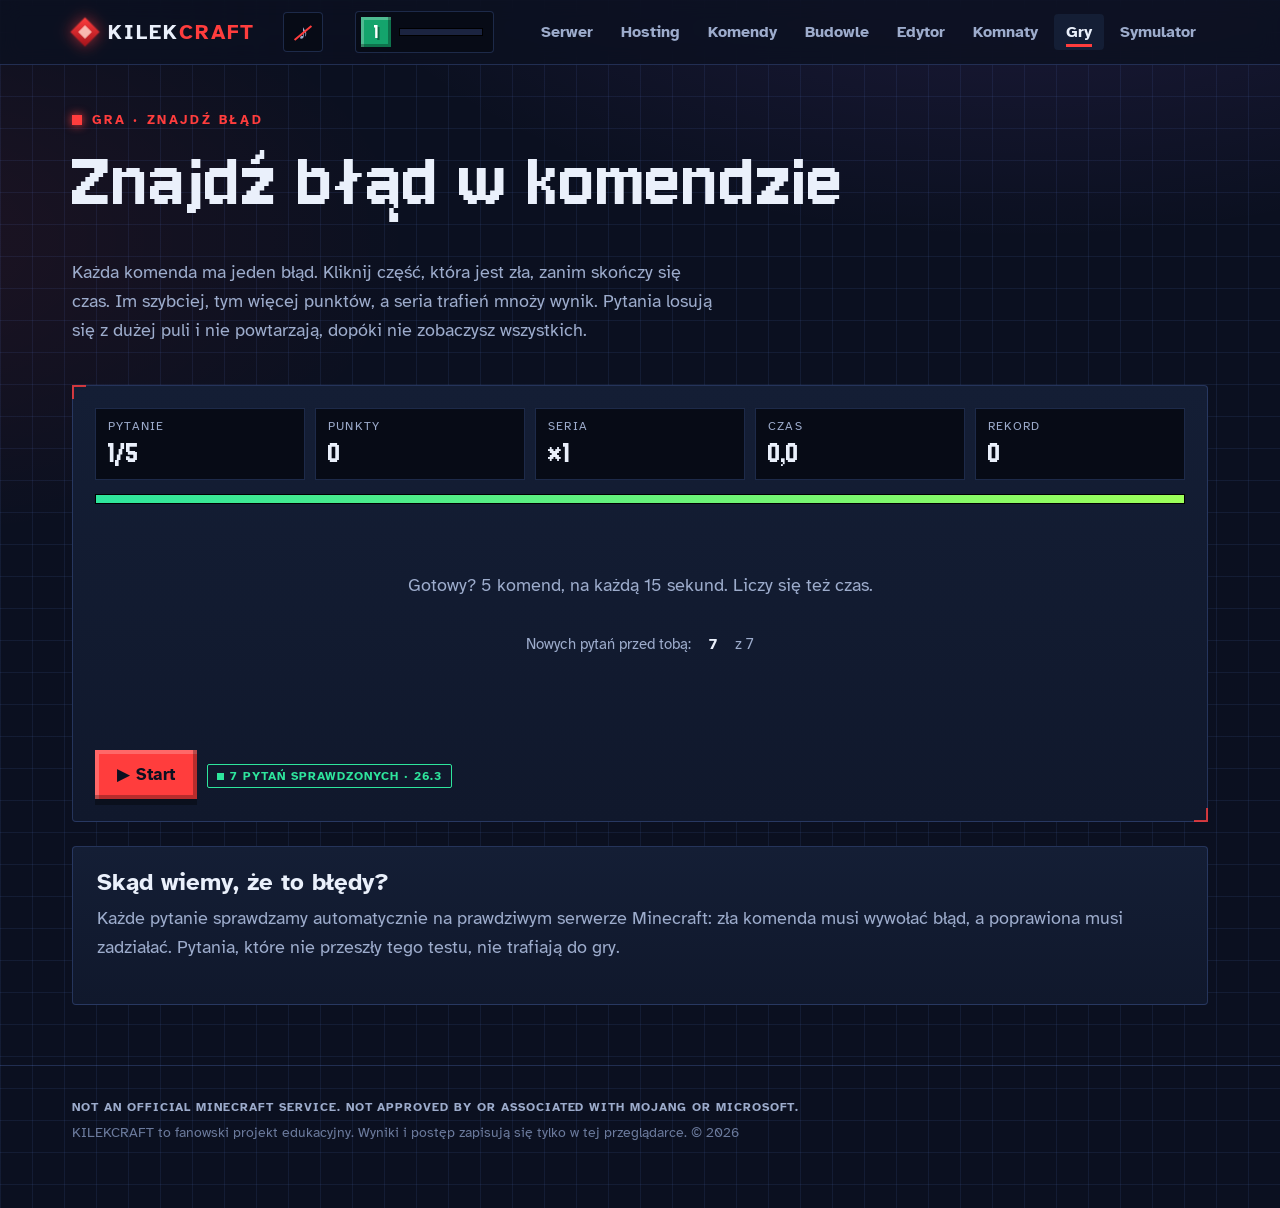
==== commit 24603b99: "Znajdź błąd: 63 trudniejsze pytania, losowanie bez powtórek i rekord czasu Uwagi Piotrka: za mało ko" ====
--- a/bledy.html
+++ b/bledy.html
@@ -33,19 +33,21 @@
   <div class="page-head">
     <div class="eyebrow">Gra · Znajdź błąd</div>
     <h1 data-anim="drop">Znajdź błąd w komendzie</h1>
-    <p class="lead">Każda komenda ma jeden błąd. Kliknij część, która jest zła, zanim skończy się czas. Im szybciej, tym więcej punktów, a seria trafień mnoży wynik.</p>
+    <p class="lead">Każda komenda ma jeden błąd. Kliknij część, która jest zła, zanim skończy się czas. Im szybciej, tym więcej punktów, a seria trafień mnoży wynik. Pytania losują się z dużej puli i nie powtarzają, dopóki nie zobaczysz wszystkich.</p>
   </div>
 
   <div class="bq panel corner" id="game">
     <div class="bq-top">
-      <div class="bq-stat"><span>Pytanie</span><b id="qNum">1/10</b></div>
+      <div class="bq-stat"><span>Pytanie</span><b id="qNum">1/5</b></div>
       <div class="bq-stat"><span>Punkty</span><b id="score">0</b></div>
       <div class="bq-stat"><span>Seria</span><b id="streak">×1</b></div>
+      <div class="bq-stat"><span>Czas</span><b id="clock">0,0</b></div>
       <div class="bq-stat"><span>Rekord</span><b id="best">0</b></div>
     </div>
     <div class="bq-time" aria-hidden="true"><i id="timeBar"></i></div>
     <div class="bq-stage" id="stage">
-      <p class="bq-hint" id="hint">Gotowy? Masz 10 komend po 15 sekund.</p>
+      <p class="bq-hint" id="hint">Gotowy? 5 komend, na każdą 15 sekund. Liczy się też czas.</p>
+      <div class="bq-recs" id="recs"></div>
       <div class="bq-cmd" id="cmd" role="group" aria-label="Części komendy"></div>
       <div class="bq-res" id="res" aria-live="polite"></div>
     </div>
--- a/assets/css/style.css
+++ b/assets/css/style.css
@@ -98,7 +98,7 @@
 .btn{
   --c:var(--redstone);
   display:inline-flex;align-items:center;gap:10px;font:700 17px var(--font);letter-spacing:.02em;text-decoration:none;
-  color:#fff;background:var(--c);border:0;padding:14px 22px;cursor:pointer;position:relative;
+  color:#0b1020;background:var(--c);border:0;padding:14px 22px;cursor:pointer;position:relative;
   box-shadow:inset -4px -4px 0 rgba(0,0,0,.28),inset 4px 4px 0 rgba(255,255,255,.22),0 6px 0 rgba(0,0,0,.35);
   transition:transform .15s,box-shadow .15s,filter .2s;
 }
@@ -165,7 +165,7 @@
 .tool-card{display:flex;flex-direction:column;gap:12px;padding:24px;text-decoration:none;color:var(--text);min-height:300px;transition:transform .35s var(--ease),border-color .3s;overflow:hidden}
 .tool-card:hover{transform:translateY(-6px) rotate(-.4deg);border-color:var(--redstone)}
 .tool-card .num{font:700 13px var(--font);letter-spacing:.14em;color:var(--dim)}
-.tool-card h3{font-size:26px;margin:0;line-height:1.15}
+.tool-card :is(h2,h3){font-size:26px;margin:0;line-height:1.15}
 .tool-card p{color:var(--muted);margin:0;font-size:16px}
 .tool-card .go{margin-top:auto;font:700 16px var(--font);color:var(--redstone);display:flex;align-items:center;gap:8px}
 .tool-card .go i{transition:transform .3s var(--ease);font-style:normal}
@@ -335,7 +335,7 @@
 @media (max-width:900px){.picker{grid-template-columns:repeat(2,1fr)}}
 .pick{text-align:left;background:var(--bg-2);border:1px solid var(--line-strong);color:var(--text);padding:14px;cursor:pointer;border-radius:var(--radius);display:flex;flex-direction:column;gap:4px;transition:all .25s var(--ease);font-family:var(--font)}
 .pick b{font-size:17px}
-.pick .pn{font:700 13px var(--font);color:var(--dim);letter-spacing:.12em}
+.pick .pn{font:700 13px var(--font);color:var(--muted);letter-spacing:.12em}
 .pick .pd{font-size:13px;color:var(--muted);line-height:1.35}
 .pick:hover{transform:translateY(-3px)}
 .pick[aria-selected=true]{border-color:var(--portal);background:rgba(160,107,255,.12);box-shadow:0 5px 0 #5b33a8}
@@ -539,6 +539,7 @@
 .pal{display:grid;grid-template-columns:repeat(auto-fill,minmax(40px,1fr));gap:6px}
 .sw-btn{aspect-ratio:1;min-height:40px;border:2px solid #000;background:var(--c);cursor:pointer;box-shadow:inset -4px -4px 0 rgba(0,0,0,.3),inset 4px 4px 0 rgba(255,255,255,.22);transition:transform .15s var(--ease)}
 .sw-btn:hover{transform:translateY(-2px)}
+.sw-btn:focus-visible{outline:3px solid var(--gold);outline-offset:3px}
 .sw-btn[aria-checked=true]{outline:3px solid #fff;outline-offset:2px;transform:scale(1.08)}
 .ed-bottom{display:grid;grid-template-columns:1.3fr 1fr;gap:18px;margin-top:18px;align-items:start}
 @media (max-width:960px){.ed-bottom{grid-template-columns:1fr}}
@@ -620,7 +621,7 @@
 
 /* =========== ZNAJDŹ BŁĄD =========== */
 .bq{padding:22px}
-.bq-top{display:grid;grid-template-columns:repeat(4,minmax(0,1fr));gap:10px}
+.bq-top{display:grid;grid-template-columns:repeat(5,minmax(0,1fr));gap:10px}
 .bq-stat{background:#070b16;border:1px solid var(--line-strong);padding:8px 12px}
 .bq-stat span{display:block;font-size:12px;color:var(--muted);text-transform:uppercase;letter-spacing:.1em}
 .bq-stat b{font:400 34px/1 var(--font-px)}
@@ -644,7 +645,9 @@
 .bq-end b{display:block;font:400 110px/1 var(--font-px);color:var(--gold);text-shadow:0 0 30px rgba(255,201,74,.4);animation:luDrop .6s var(--ease)}
 .bq-end em{font-style:normal;font-weight:700;color:var(--emerald)}
 .bq-btns{display:flex;flex-wrap:wrap;gap:10px;align-items:center;margin-top:12px}
-@media (max-width:600px){.bq-top{grid-template-columns:repeat(2,minmax(0,1fr))}}
+@media (max-width:600px){.bq-top{grid-template-columns:repeat(3,minmax(0,1fr))}.bq-stat b{font-size:28px}}
+.bq-recs{display:flex;flex-wrap:wrap;gap:8px 18px;justify-content:center;color:var(--muted);font-size:15px}.bq-recs b{color:var(--text)}
+.bq-end dl{display:flex;flex-wrap:wrap;gap:6px 22px;justify-content:center;margin-top:10px}.bq-end dt{color:var(--muted);font-size:13px;text-transform:uppercase;letter-spacing:.08em}.bq-end dd{margin:0;font-weight:700;font-size:20px}.bq-end dl div{text-align:center}
 @keyframes tokShake{30%,70%{transform:translateX(-6px)}50%,90%{transform:translateX(6px)}}
 @media (max-width:420px){.xp-bar{display:none}.logo{font-size:18px}}
 
@@ -656,17 +659,16 @@
 .pk-bar .code-row{flex:1;min-width:240px;max-width:380px}
 .pk-quick{display:flex;flex-wrap:wrap;gap:6px}
 .pk-quick .tab{font-size:14px;padding:8px 12px}
-.pk-game{position:relative;aspect-ratio:16/9;overflow:hidden;background:#0d1428;touch-action:none;user-select:none;-webkit-user-select:none}
+.pk-game{position:relative;aspect-ratio:16/9;overflow:hidden;background:#0d1428 url(../parkour-podglad.webp) center/cover;touch-action:none;user-select:none;-webkit-user-select:none}
 @media (max-width:700px){.pk-game{aspect-ratio:3/4}}
-.pk-game canvas{position:absolute;inset:0;width:100%;height:100%;outline:none}
+.pk-game canvas{position:absolute;inset:0;width:100%;height:100%}
+.pk-game canvas:focus-visible{outline-offset:-4px}
 .pk-hud{position:absolute;left:12px;top:12px;display:flex;gap:8px;pointer-events:none}
 .pk-hud div{background:rgba(7,11,22,.82);border:1px solid var(--line-strong);padding:4px 12px;text-align:center}
 .pk-hud span{display:block;font-size:11px;color:var(--muted);text-transform:uppercase;letter-spacing:.1em}
 .pk-hud b{font:400 30px/1 var(--font-px)}
 .pk-hud div:first-child b{color:var(--gold);min-width:3.5ch;display:inline-block}
 .pk-flash{position:absolute;inset:0;background:radial-gradient(circle,rgba(255,106,26,.0),rgba(255,61,61,.55));opacity:0;pointer-events:none}
-.pk-flash.on{animation:flashA .6s ease}
-@keyframes flashA{0%{opacity:1}100%{opacity:0}}
 .pk-over{position:absolute;inset:0;display:grid;place-items:center;background:rgba(7,11,22,.62);backdrop-filter:blur(3px);padding:16px}
 .pk-card{background:var(--bg-2);border:1px solid var(--line-strong);padding:22px 24px;max-width:460px;width:100%;text-align:center;animation:pop .4s var(--ease)}
 .pk-card h2{font-size:clamp(44px,7vw,64px);margin-bottom:.15em;color:var(--gold)}
@@ -730,3 +732,4 @@
 .small-pal{grid-template-columns:repeat(4,1fr)}
 .pk-over:not([hidden]) ~ .pk-touch{display:none!important}
 body.touch .pk-keys div:not(.touch-only){display:none}
+@media (prefers-reduced-motion:reduce){.pk-card{animation:none}}
